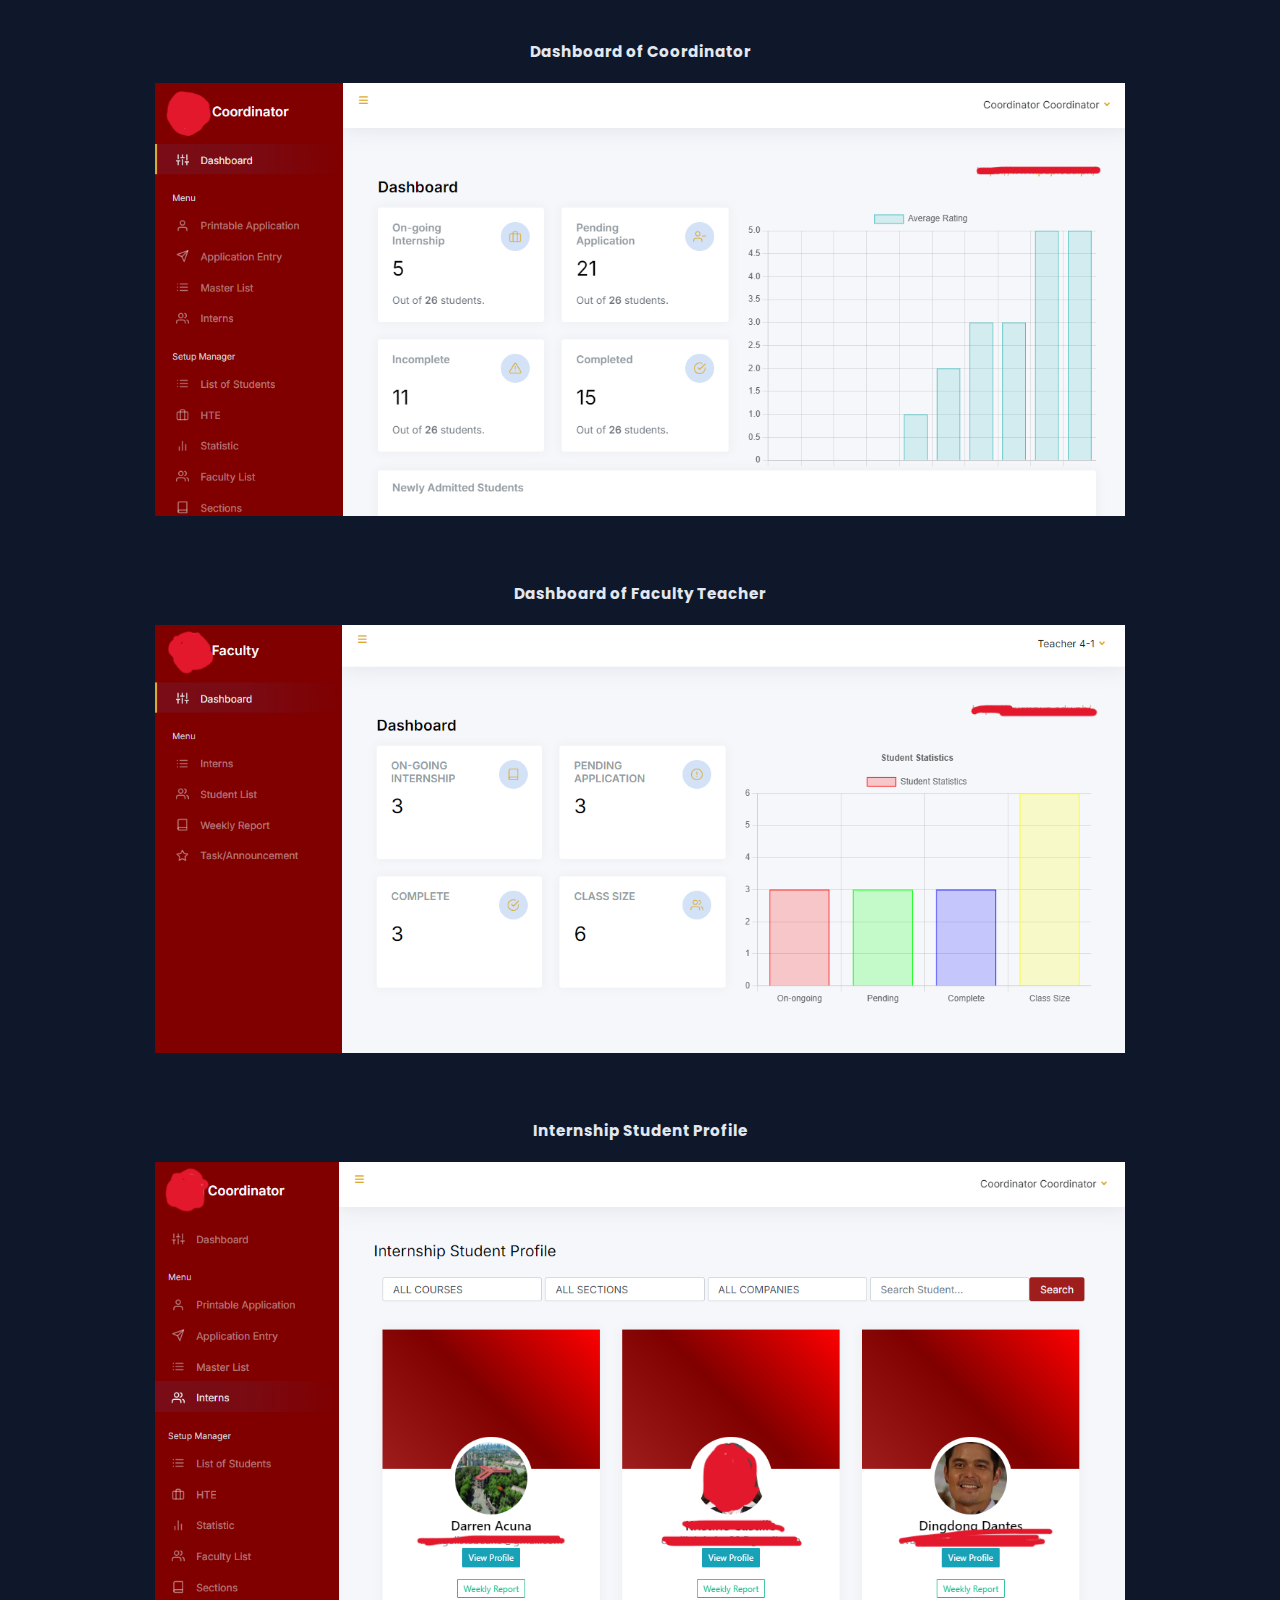
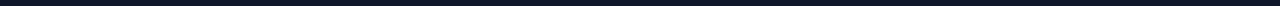
==== view_dswd.html @ 575a6955 "asdf" ====
<!DOCTYPE html>
<html lang="en">
<head>
    <meta charset="UTF-8" />
    <meta http-equiv="X-UA-Compatible" content="IE-edge" />
    <meta name="viewport" content="width=device-width, initial-scale=1, maximum-scale=1, user-scalable=no">
    <link rel="icon" href="includes/favicon.png" type="image/png">
    <!-- <link rel="stylesheet" href="includes/styles.css"> -->
    <!-- <link rel="stylesheet" href="includes/mediaqueries.css"> -->
    <title>Darren's Portfolio</title>
</head>
<style>
 @import url('https://fonts.googleapis.com/css2?family=Poppins:wght@400;500&display=swap');

    *{
        margin: 0;
        padding: 0;
        box-sizing: border-box;
        background-color: #0F172A;
    }

     /* Customized Scrollbar */
    ::-webkit-scrollbar {
        width: 12px;
        height: 12px;
    }

    ::-webkit-scrollbar-track {
        background: #0F172A; /* Track color */
        border-radius: 10px;
    }

    ::-webkit-scrollbar-thumb {
        background: linear-gradient(45deg, #5ADFCB, #3D98FF); /* Gradient thumb color */
        border-radius: 10px;
    }

    ::-webkit-scrollbar-thumb:hover {
        background: linear-gradient(45deg, #3D98FF, #5ADFCB); /* Hover effect */
    }

    ::-webkit-scrollbar-thumb:active {
        background: linear-gradient(45deg, #00bcd4, #5ADFCB); /* Active effect */
    }

    body{
        font-family: "Poppins", sans-serif;
    }

    html{
        scroll-behavior: smooth;
    }

    #content {
        
        overflow-y: auto;
        box-sizing: border-box;
        text-align: center;
        font-size: small;
        color: #E2E8F0;
    }

    /* Make images in the certificates section responsive */
    .certificates img {
        width: 100%;
        height: auto; /* Maintain aspect ratio */
        max-width: 970px; /* Ensure it doesn’t grow too large */
    }

    /* Media Query for mobile devices */
    @media (max-width: 768px) {
        .certificates img {
            max-width: 100%; /* Allow the images to use the full width of the container */
        }
    }

 
</style>
<body>
    <section id="content">
        <section class="certificates">
            <div id="certificates"><br><br>
            <div><h3>Dashboard of Coordinator</h3></div><br>
                <img src="includes/internship/1dashboard.png" >
            </div>
        </section>

        <br>
     	<section class="certificates">
            <div id="certificates"><br><br>
            <div><h3>Dashboard of Faculty Teacher</h3></div><br>
                <img src="includes/internship/2dashboard.png" >
            </div>
        </section>


         <br>
        <section class="certificates">
            <div id="certificates"><br><br>
            <div><h3>Internship Student Profile</h3></div><br>
                <img src="includes/internship/xxx.png" >
            </div>
        </section>


        
        
    </section>
</body>
</html>
---- includes/styles.css ----
@import url('https://fonts.googleapis.com/css2?family=Poppins:wght@400;500&display=swap');

*{
    margin: 0;
    padding: 0;
    background-color: #0F172A;

}
body{
    font-family: "Poppins", sans-serif;
}
html{
    scroll-behavior: smooth;
}

.container {
    display: flex;
    height: 100vh;
    overflow: hidden;
}

#profile {
    width: 550px;
    color: white;
    padding: 25px;
    position: fixed;
    height: 100%;
    box-sizing: border-box;
}

#content {
    margin-left: 550px;
    padding: 70px;
    overflow-y: auto;
    height: 100%;
    box-sizing: border-box;
    flex-grow: 1;
    text-align: left;
    font-size: small;
    color: #E2E8F0;
}

.section-text{
    padding-top: 4rem;
    padding-left: 5rem;
}

h1{
 color: #5ADFCB;
 font-size: 3rem;
}
h2, p{
    color: #E2E8F0;
}
.btn-container{
    gap: 1rem;
}
.btn{
    font-weight: 450;
    transition: all 300ms ease;
    padding: 0.3rem;
    width: 8rem;
    border-radius: 2rem;
    margin: 0.5rem;
}
.btn-color-1{
    border-color: #E2E8F0;
    color: #5ADFCB;
}
.btn-color-1:hover{
    cursor: pointer;
    color: #5ADFCB;
    box-shadow: 0 0 20px #5ADFCB;
}
.nav-links {
    margin-top: 1.5rem;
    list-style: none;
    font-size: 1rem;
}

.nav-links li {
    margin: 0.3rem 0;
    position: relative;
}

.nav-links a {
    color: #E9F0F8;
    text-decoration: none;
    display: inline-block;
    transition: transform 300ms ease;
    padding-left: 1.9rem; /* Adds space for the line */
}

.nav-links a::before {
    content: "";
    position: absolute;
    left: 0;
    top: 50%;
    transform: translateY(-50%);
    width: 1.3rem;
    height: 2px;
    background-color: #5ADFCB;
    transition: transform 300ms ease;
}

.nav-links a:hover {
    transform: translateX(10px);
    color: #5ADFCB;
}

.nav-links a:hover::before {
    transform: translate(10px, -50%);
}
.icon{
    cursor: pointer;
    height: 1.5rem;
}

#about{
    text-align: justify;
    padding: 1rem;
    margin: 2rem;
}

#certificates{
    text-align: justify;
    padding: 1rem;
    margin: 2rem;
}


#experience{
   align-content: center;
}
#experience h3{
    font-style: bold;
}
.section-container{
    padding: 20px;
    justify-content: center;
    margin-left: 25px;
    margin-right: 25px;
    margin-bottom: -10px;
    margin-top: -10px;
}
.description {
    font-size: 14px;
    line-height: 1.5;
    margin: 15px 0;
}

.tags {
    display: flex;
    gap: 10px;
}

.tag {
    background-color: #122B39;
    color: #5ADFCB;
    border-radius: 15px;
    padding: 5px 10px;
    font-size: 15px;
    font-weight: 200;
    margin: 5px;
}

#projects {
    padding: 20px;
    margin-top: 20px;
    margin-bottom: 20px;
    justify-content: center;

}

.project-container{
    align-items: center;
    margin: 10px;
    padding: 20px;
}
.project-container img {
    width: 90px;
    height: auto;
}

.project-container a {
    color: #00bcd4;
    text-decoration: none;
    font-weight: bold;
    position: relative;
    display: inline-block;
}

.project-container .arrow {
    display: inline-block;
    transition: transform 0.3s ease;
    margin-left: 5px;
    color: #5ADFCB;
}

.project-container a:hover .arrow {
    transform: translateY(-10px);
}
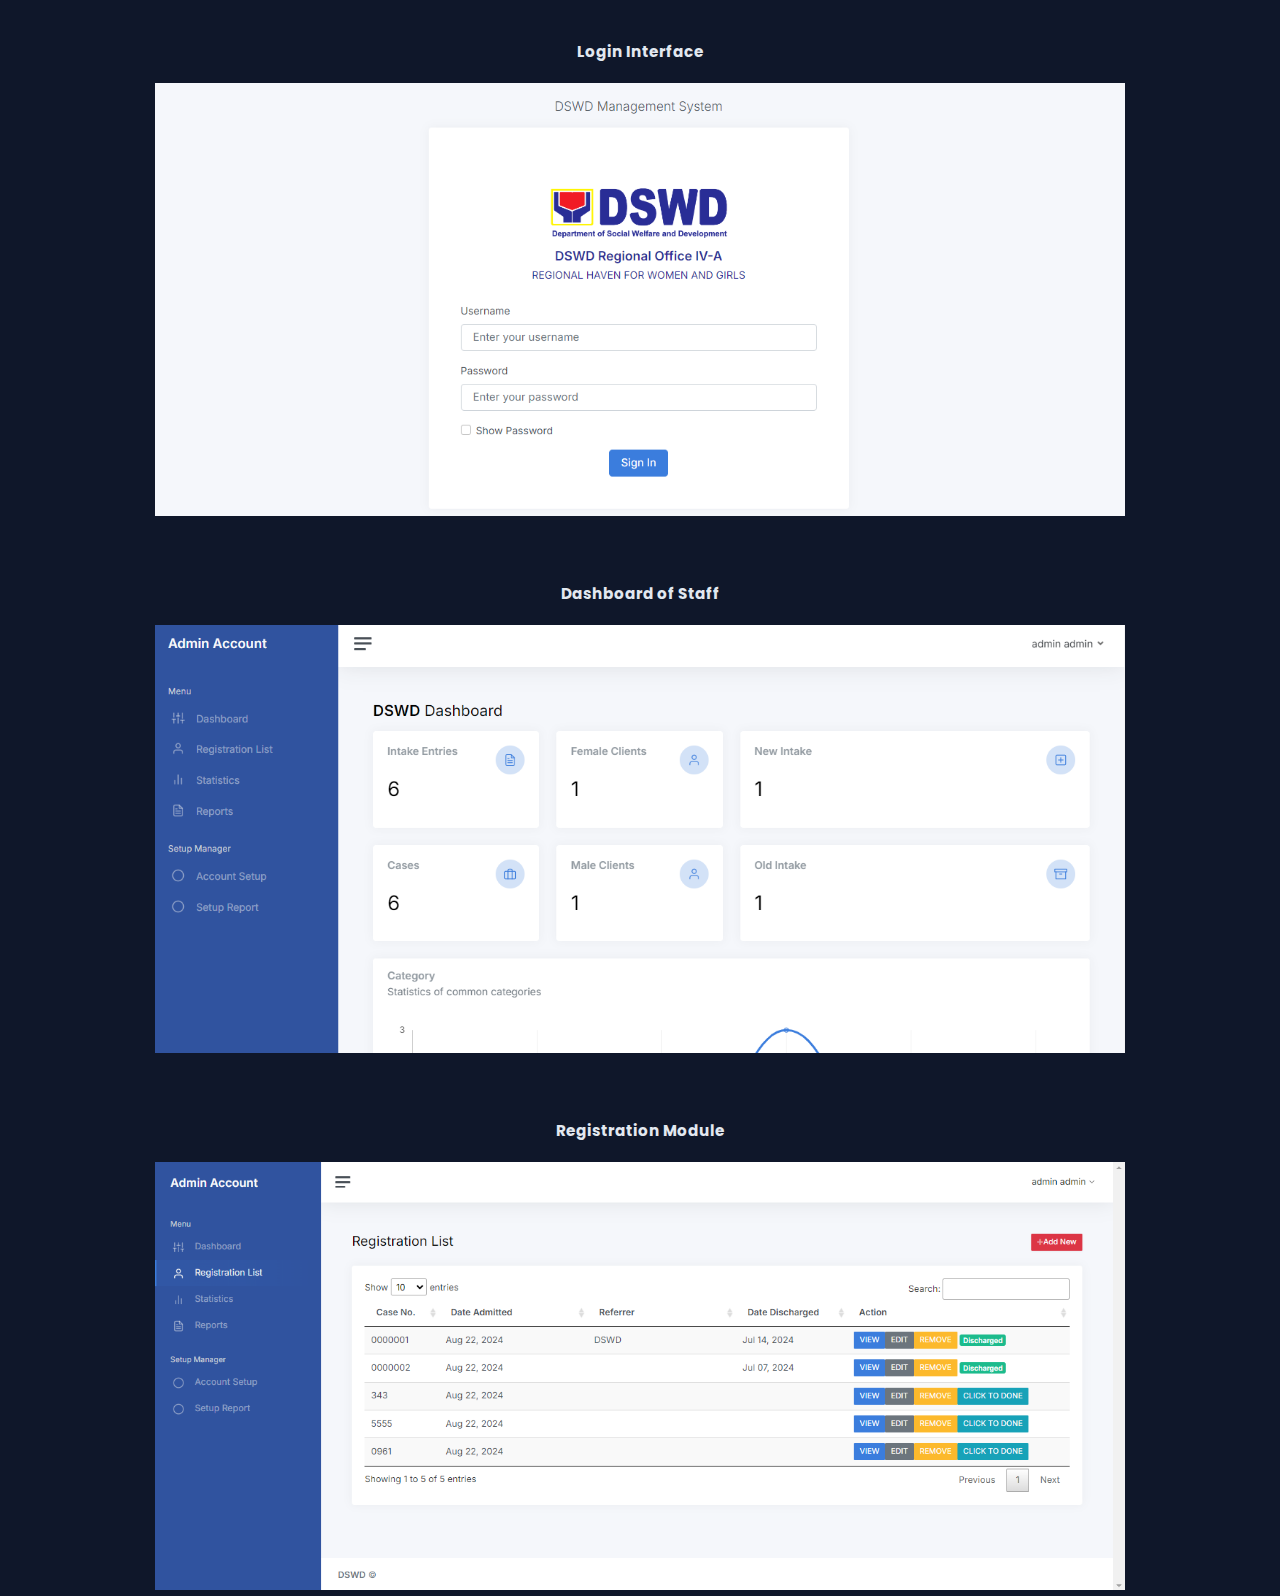
==== commit 1bb431c7: "asfd" ====
--- a/view_dswd.html
+++ b/view_dswd.html
@@ -80,16 +80,16 @@
     <section id="content">
         <section class="certificates">
             <div id="certificates"><br><br>
-            <div><h3>Dashboard of Coordinator</h3></div><br>
-                <img src="includes/internship/1dashboard.png" >
+            <div><h3>Login Interface</h3></div><br>
+                <img src="includes/dswd/login.png" >
             </div>
         </section>
 
         <br>
      	<section class="certificates">
             <div id="certificates"><br><br>
-            <div><h3>Dashboard of Faculty Teacher</h3></div><br>
-                <img src="includes/internship/2dashboard.png" >
+            <div><h3>Dashboard of Staff</h3></div><br>
+                <img src="includes/dswd/dash.png" >
             </div>
         </section>
 
@@ -97,8 +97,8 @@
          <br>
         <section class="certificates">
             <div id="certificates"><br><br>
-            <div><h3>Internship Student Profile</h3></div><br>
-                <img src="includes/internship/xxx.png" >
+            <div><h3>Registration Module</h3></div><br>
+                <img src="includes/dswd/reg.png" >
             </div>
         </section>
 
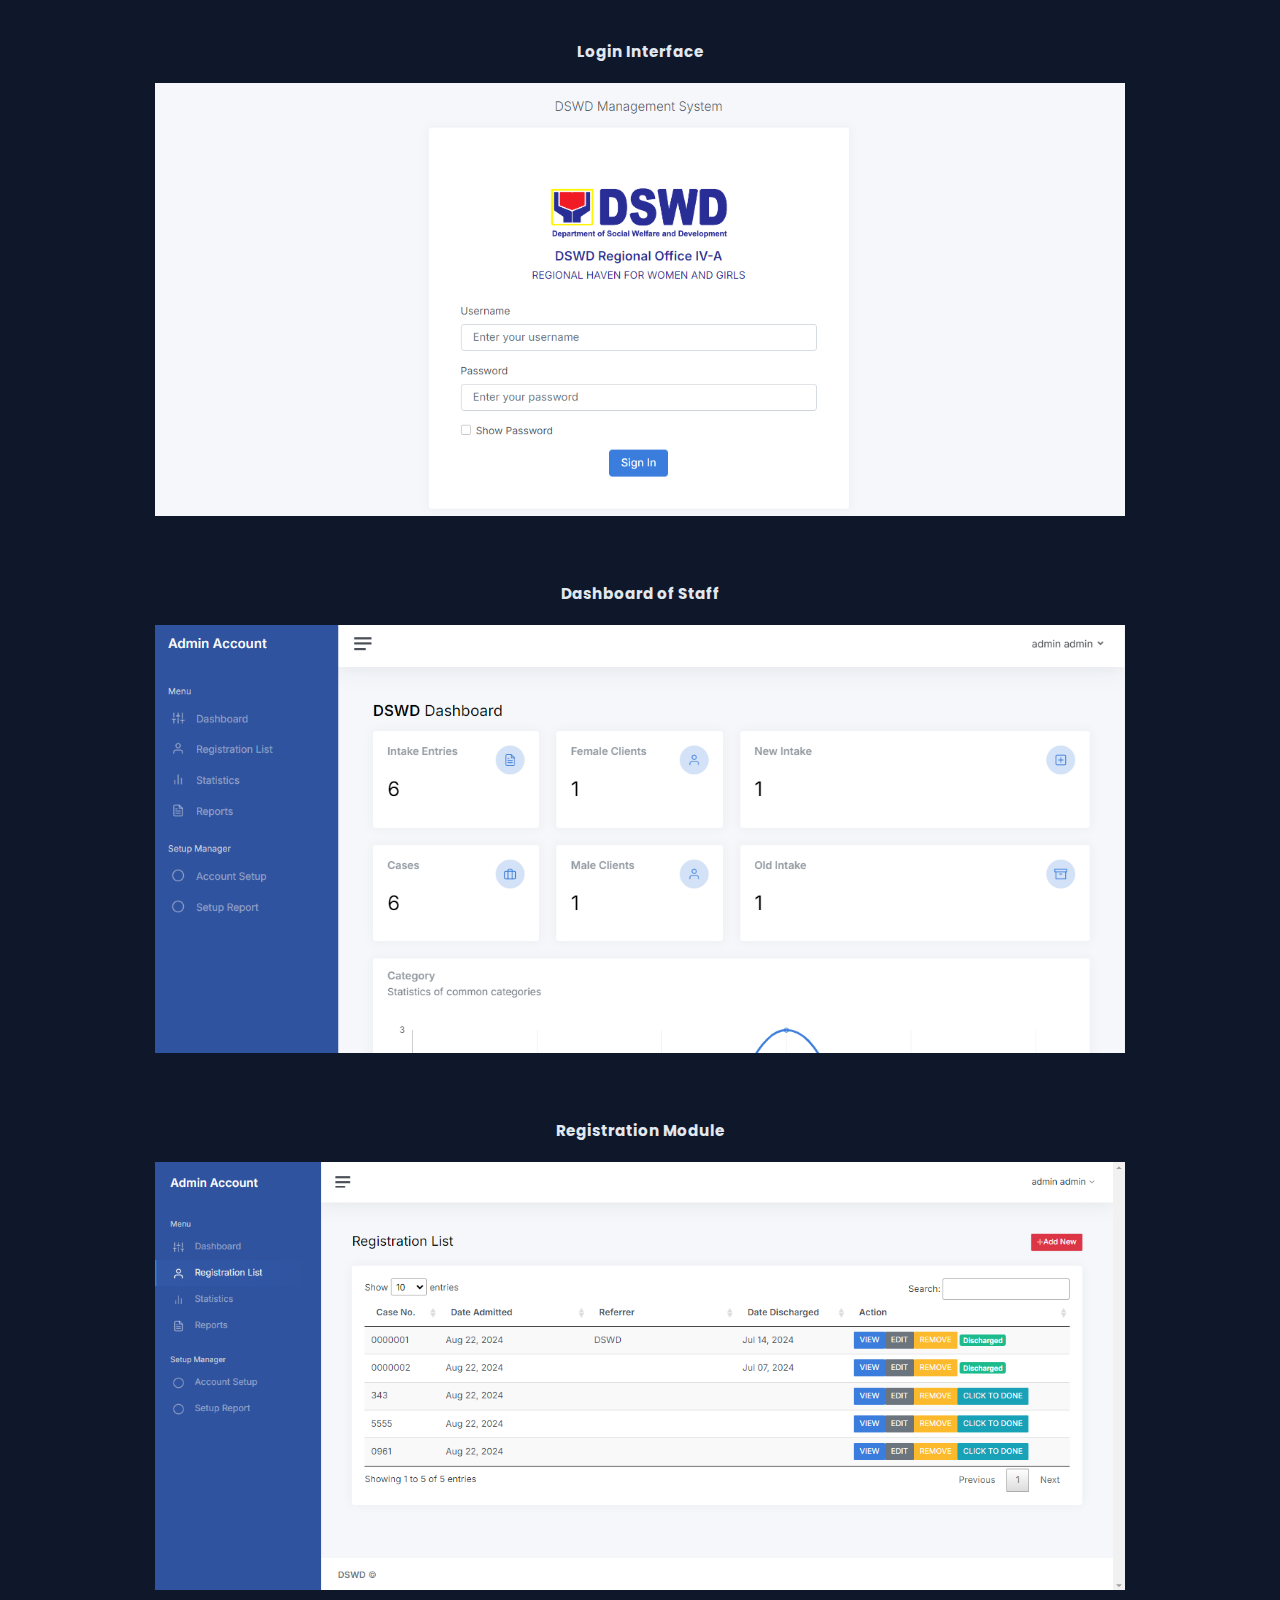
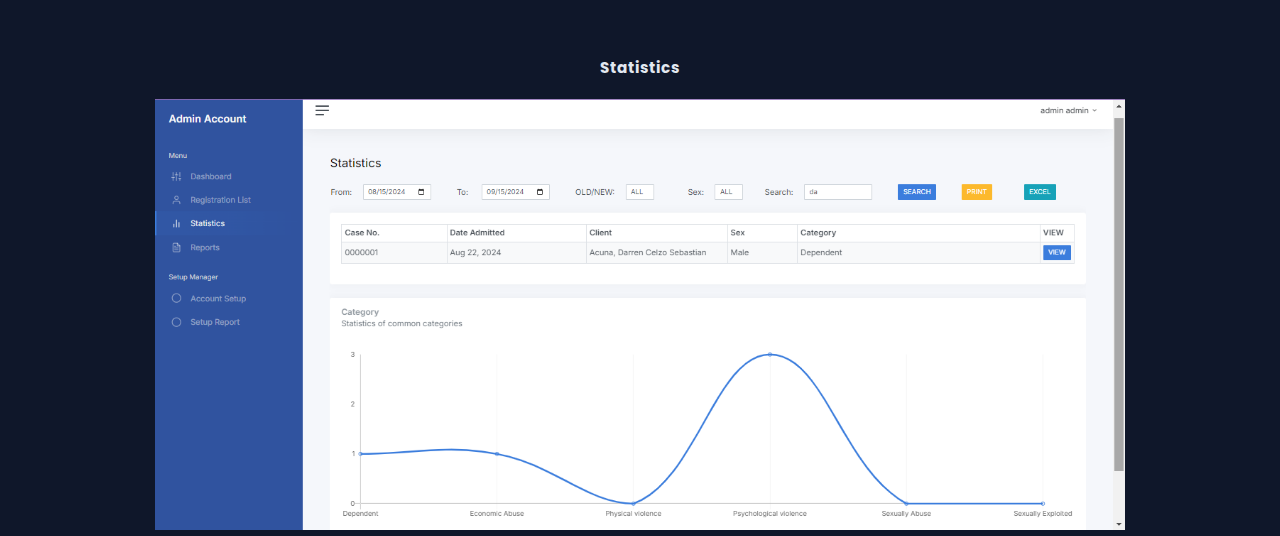
==== commit 7f4b4aec: "asdfa" ====
--- a/view_dswd.html
+++ b/view_dswd.html
@@ -103,6 +103,14 @@
         </section>
 
 
+        <br>
+        <section class="certificates">
+            <div id="certificates"><br><br>
+            <div><h3>Statistics</h3></div><br>
+                <img src="includes/dswd/dash2.png" >
+            </div>
+        </section>
+
         
         
     </section>
